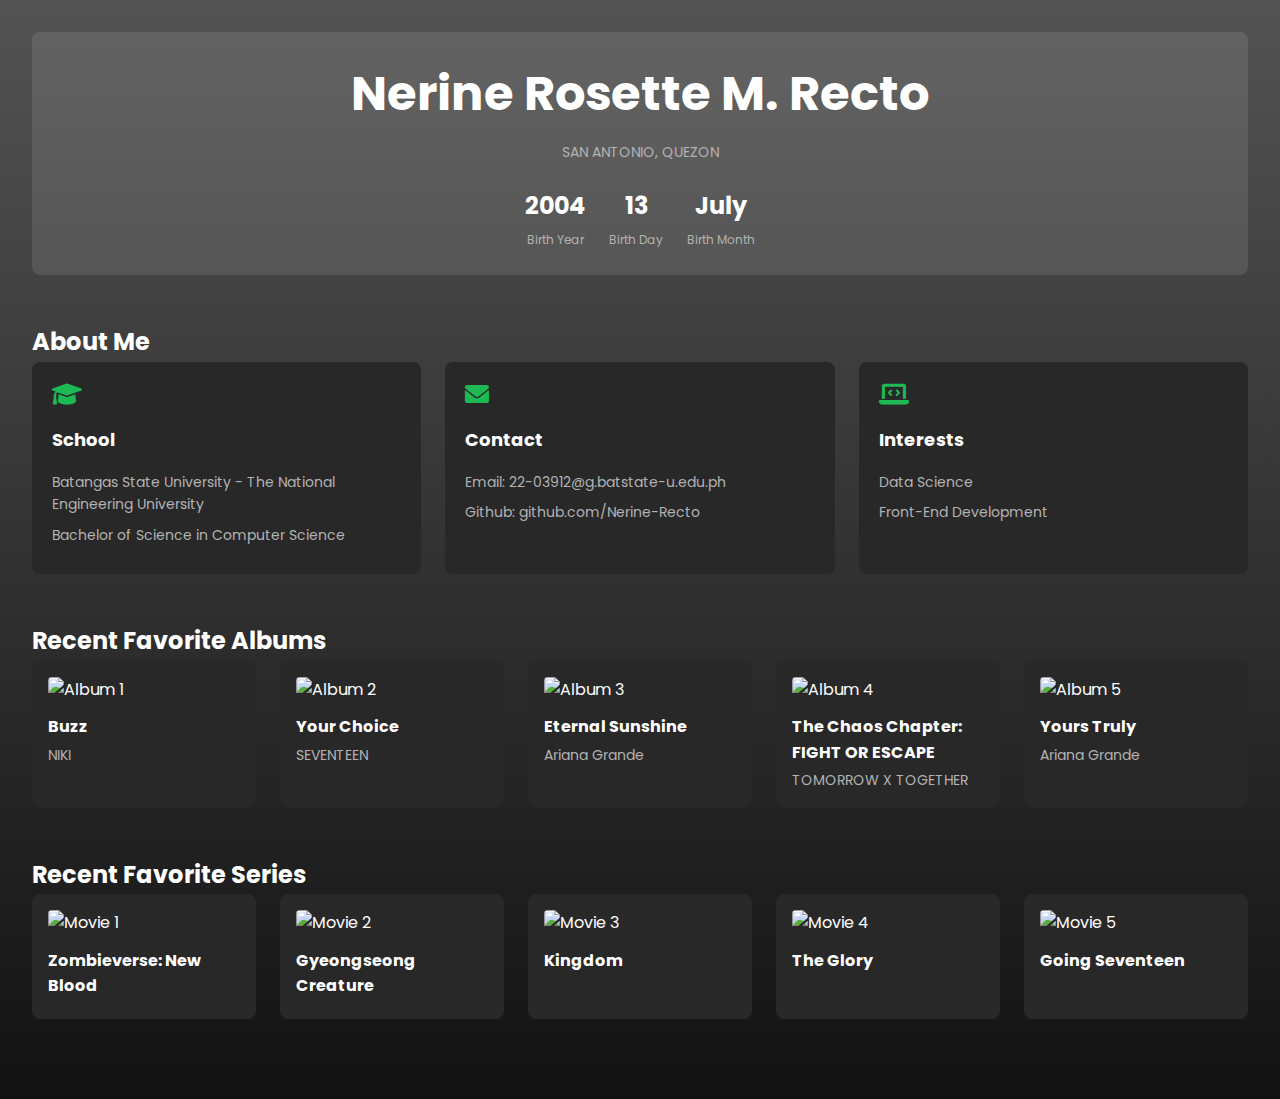
==== Laboratory Activities/Laboratory Activity 4 - 28-11-2024/index.html @ 37834607 "lab act 4" ====
<!DOCTYPE html>
<html lang="en">
<head>
    <meta charset="UTF-8">
    <meta name="viewport" content="width=device-width, initial-scale=1.0">
    <link rel="stylesheet" href="styles.css"/>
    <link rel="preconnect" href="https://fonts.googleapis.com">
    <link rel="preconnect" href="https://fonts.gstatic.com" crossorigin>
    <link href="https://fonts.googleapis.com/css2?family=Poppins:wght@300;400;500;600;700&display=swap" rel="stylesheet">
    <link rel="stylesheet" href="https://cdnjs.cloudflare.com/ajax/libs/font-awesome/6.0.0-beta3/css/all.min.css">
    <title>About Me</title>
</head>
<body>
    <div class="spotify-container">
        <main class="main-content">
            <header class="profile-header">
                <!-- Header -->
                <div class="profile-info">
                    <h1>Nerine Rosette M. Recto</h1>
                    <p class="subtitle">SAN ANTONIO, QUEZON</p>
                    <div class="stats">
                        <div class="stat">
                            <span class="number">2004</span>
                            <span class="label">Birth Year</span>
                        </div>
                        <div class="stat">
                            <span class="number">13</span>
                            <span class="label">Birth Day</span>
                        </div>
                        <div class="stat">
                            <span class="number">July</span>
                            <span class="label">Birth Month</span>
                        </div>
                    </div>
                </div>
            </header>
            <section class="content-section">
                <h2>About Me</h2>
                <div class="cards-container">
                    <div class="top-row">
                        <!--School Card-->
                        <div class="card">
                            <div class="card-content">
                                <i class="fas fa-graduation-cap icon"></i>
                                <h3>School</h3>
                                <p>Batangas State University - The National Engineering University</p>
                                <p>Bachelor of Science in Computer Science</p>
                            </div>
                        </div>
                        <!-- Contact Card -->
                        <div class="card">
                            <div class="card-content">
                                <i class="fas fa-envelope icon"></i>
                                <h3>Contact</h3>
                                <p>Email: 22-03912@g.batstate-u.edu.ph</p>
                                <p>Github: github.com/Nerine-Recto</p>
                            </div>
                        </div>
                        <!-- Interests Card -->
                        <div class="card">
                            <div class="card-content">
                                <i class="fas fa-laptop-code icon"></i>
                                <h3>Interests</h3>
                                <p>Data Science</p>
                                <p>Front-End Development</p>
                            </div>
                        </div>
                    </div>

                    <!-- Favorite Albums Section -->
                    <h2>Recent Favorite Albums</h2>
                    <div class="albums-container">
                        <div class="album-card">
                            <img src="/assets/BUZZ.jpg" alt="Album 1">
                            <h3>Buzz</h3>
                            <p>NIKI</p>
                        </div>
                        <div class="album-card">
                            <img src="/assets/Your_Choice.png" alt="Album 2">
                            <h3>Your Choice</h3>
                            <p>SEVENTEEN</p>
                        </div>
                        <div class="album-card">
                            <img src="/assets/Eternal_Sunshine.png" alt="Album 3">
                            <h3>Eternal Sunshine</h3>
                            <p>Ariana Grande</p>
                        </div>
                        <div class="album-card">
                            <img src="/assets/TXT_CC.jpg" alt="Album 4">
                            <h3>The Chaos Chapter: FIGHT OR ESCAPE</h3>
                            <p>TOMORROW X TOGETHER</p>
                        </div>
                        <div class="album-card">
                            <img src="/assets/YOURS TRULY.jpg" alt="Album 5">
                            <h3>Yours Truly</h3>
                            <p>Ariana Grande</p>
                        </div>
                    </div>

                    <!-- Favorite Series Section -->
                    <h2>Recent Favorite Series</h2>
                    <div class="movies-container">
                        <div class="movie-card">
                            <img src="/assets/zombieverse.jpg" alt="Movie 1">
                            <h3>Zombieverse: New Blood</h3>
                        </div>
                        <div class="movie-card">
                            <img src="/assets/gyeongseong_creature.jpg" alt="Movie 2">
                            <h3>Gyeongseong Creature</h3>
                        </div>
                        <div class="movie-card">
                            <img src="/assets/kingdom.jpg" alt="Movie 3">
                            <h3>Kingdom</h3>
                        </div>
                        <div class="movie-card">
                            <img src="/assets/the_glory.jpg" alt="Movie 4">
                            <h3>The Glory</h3>
                        </div>
                        <div class="movie-card">
                            <img src="/assets/gose.jpg" alt="Movie 5">
                            <h3>Going Seventeen</h3>
                        </div>
                    </div>
                </div>
            </section>
        </main>
    </div>
    <script src="script.js"></script>
</body>
</html>
---- Laboratory Activities/Laboratory Activity 4 - 28-11-2024/styles.css ----
:root {
    --spotify-green: #1DB954;
    --spotify-black: #121212;
    --spotify-grey: #282828;
    --spotify-light-grey: #B3B3B3;
    --spotify-white: #FFFFFF;
    --card-hover: #404040;
    --transition-speed: 0.3s;
}

* {
    margin: 0;
    padding: 0;
    box-sizing: border-box;
}

body {
    font-family: 'Poppins', sans-serif;
    background-color: var(--spotify-black);
    color: var(--spotify-white);
    line-height: 1.6;
}

.spotify-container {
    min-height: 100vh;
}

/* Main Content Styles */
.main-content {
    background: linear-gradient(to bottom, #535353, var(--spotify-black));
    padding: 32px;
    overflow-y: auto;
}

.profile-header {
    text-align: center;
    margin-bottom: 48px;
    padding: 24px;
    background: rgba(255, 255, 255, 0.1);
    border-radius: 8px;
}

.profile-info h1 {
    font-size: 48px;
    margin-bottom: 8px;
}

.subtitle {
    color: var(--spotify-light-grey);
    font-size: 14px;
    margin-bottom: 24px;
}

.stats {
    display: flex;
    justify-content: center;
    gap: 24px;
}

.stat {
    text-align: center;
}

.number {
    display: block;
    font-size: 24px;
    font-weight: 700;
}

.label {
    font-size: 12px;
    color: var(--spotify-light-grey);
}

/* Top Row Cards */
.top-row {
    display: grid;
    grid-template-columns: repeat(3, 1fr); /* Adjust to fit three cards */
    gap: 24px; /* Space between the cards */
    margin-bottom: 48px;
}

/* Albums and Movies Containers */
.albums-container, .movies-container {
    display: grid;
    grid-template-columns: repeat(5, 1fr);
    gap: 24px;
    margin-bottom: 48px;
}

.album-card, .movie-card {
    background-color: var(--spotify-grey);
    border-radius: 8px;
    padding: 16px;
    transition: background-color var(--transition-speed);
}

.album-card:hover, .movie-card:hover {
    background-color: var(--card-hover);
}

.album-card img, .movie-card img {
    width: 100%;
    aspect-ratio: 1;
    object-fit: cover;
    border-radius: 4px;
    margin-bottom: 12px;
}

.album-card h3, .movie-card h3 {
    font-size: 16px;
    margin-bottom: 4px;
}

.album-card p {
    color: var(--spotify-light-grey);
    font-size: 14px;
}

/* Card Styles */
.card {
    background-color: var(--spotify-grey);
    border-radius: 8px;
    padding: 20px;
    transition: background-color var(--transition-speed);
    position: relative;
    overflow: hidden;
}

.card:hover {
    background-color: var(--card-hover);
}

.card-content {
    position: relative;
    z-index: 1;
}

.card h3 {
    margin: 16px 0;
    font-size: 18px;
}

.card p {
    color: var(--spotify-light-grey);
    font-size: 14px;
    margin-bottom: 8px;
}

.icon {
    color: var(--spotify-green);
    font-size: 24px;
}

/* Responsive Design */
@media (max-width: 1200px) {
    .albums-container, .movies-container {
        grid-template-columns: repeat(3, 1fr);
    }
}

@media (max-width: 768px) {
    .top-row {
        grid-template-columns: 1fr;
    }
    
    .albums-container, .movies-container {
        grid-template-columns: repeat(2, 1fr);
    }
}

@media (max-width: 480px) {
    .albums-container, .movies-container {
        grid-template-columns: 1fr;
    }
}
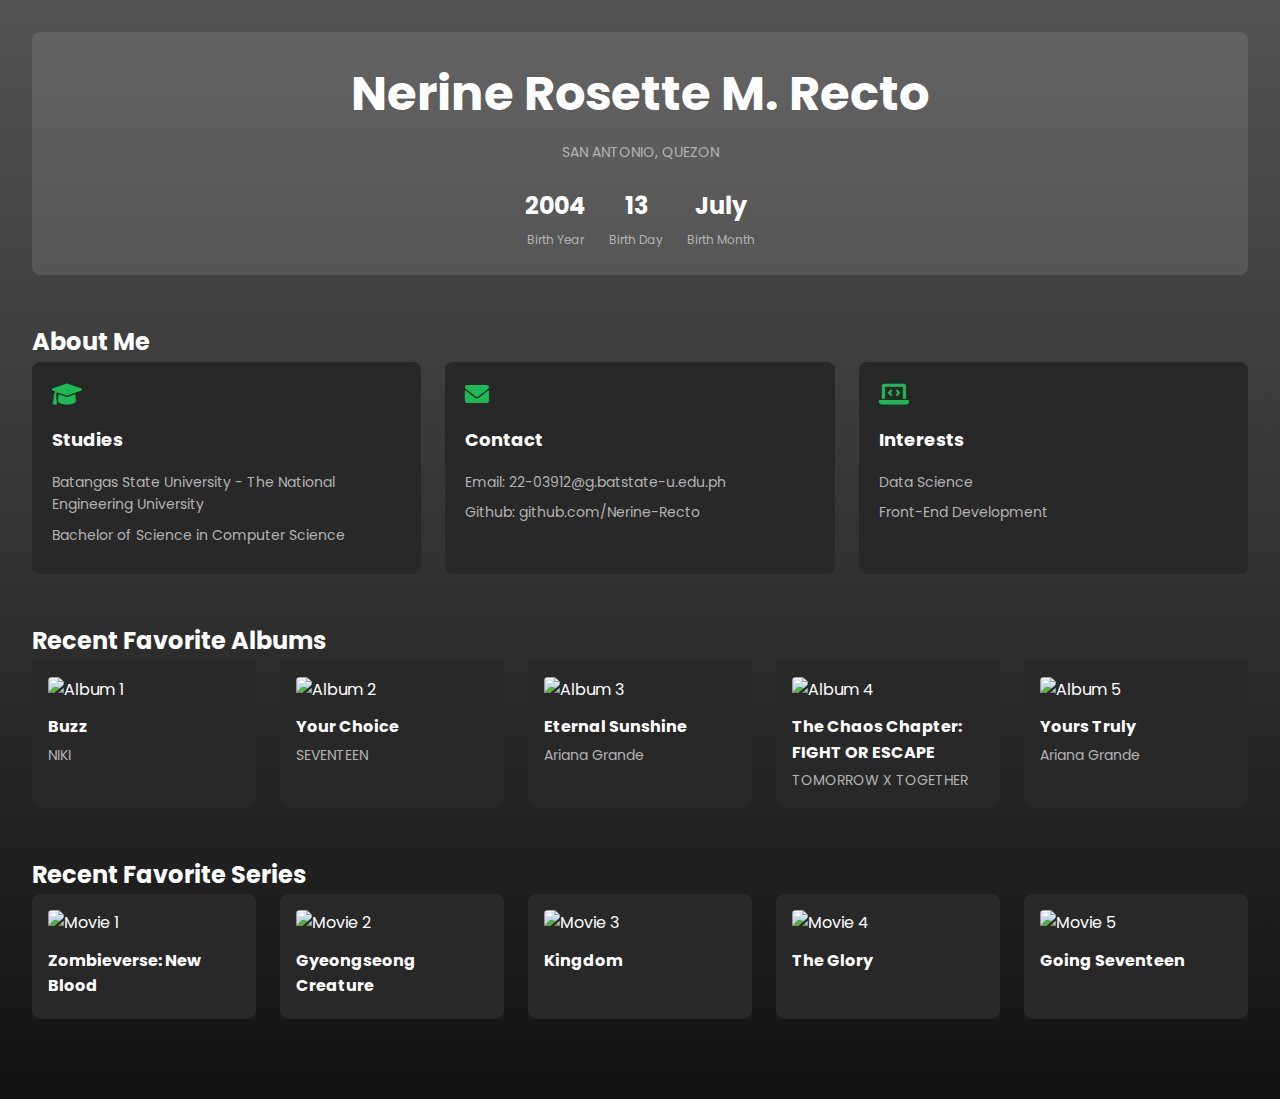
==== commit b97aaf43: "Update index.html" ====
--- a/Laboratory Activities/Laboratory Activity 4 - 28-11-2024/index.html
+++ b/Laboratory Activities/Laboratory Activity 4 - 28-11-2024/index.html
@@ -42,7 +42,7 @@
                         <div class="card">
                             <div class="card-content">
                                 <i class="fas fa-graduation-cap icon"></i>
-                                <h3>School</h3>
+                                <h3>Studies</h3>
                                 <p>Batangas State University - The National Engineering University</p>
                                 <p>Bachelor of Science in Computer Science</p>
                             </div>
